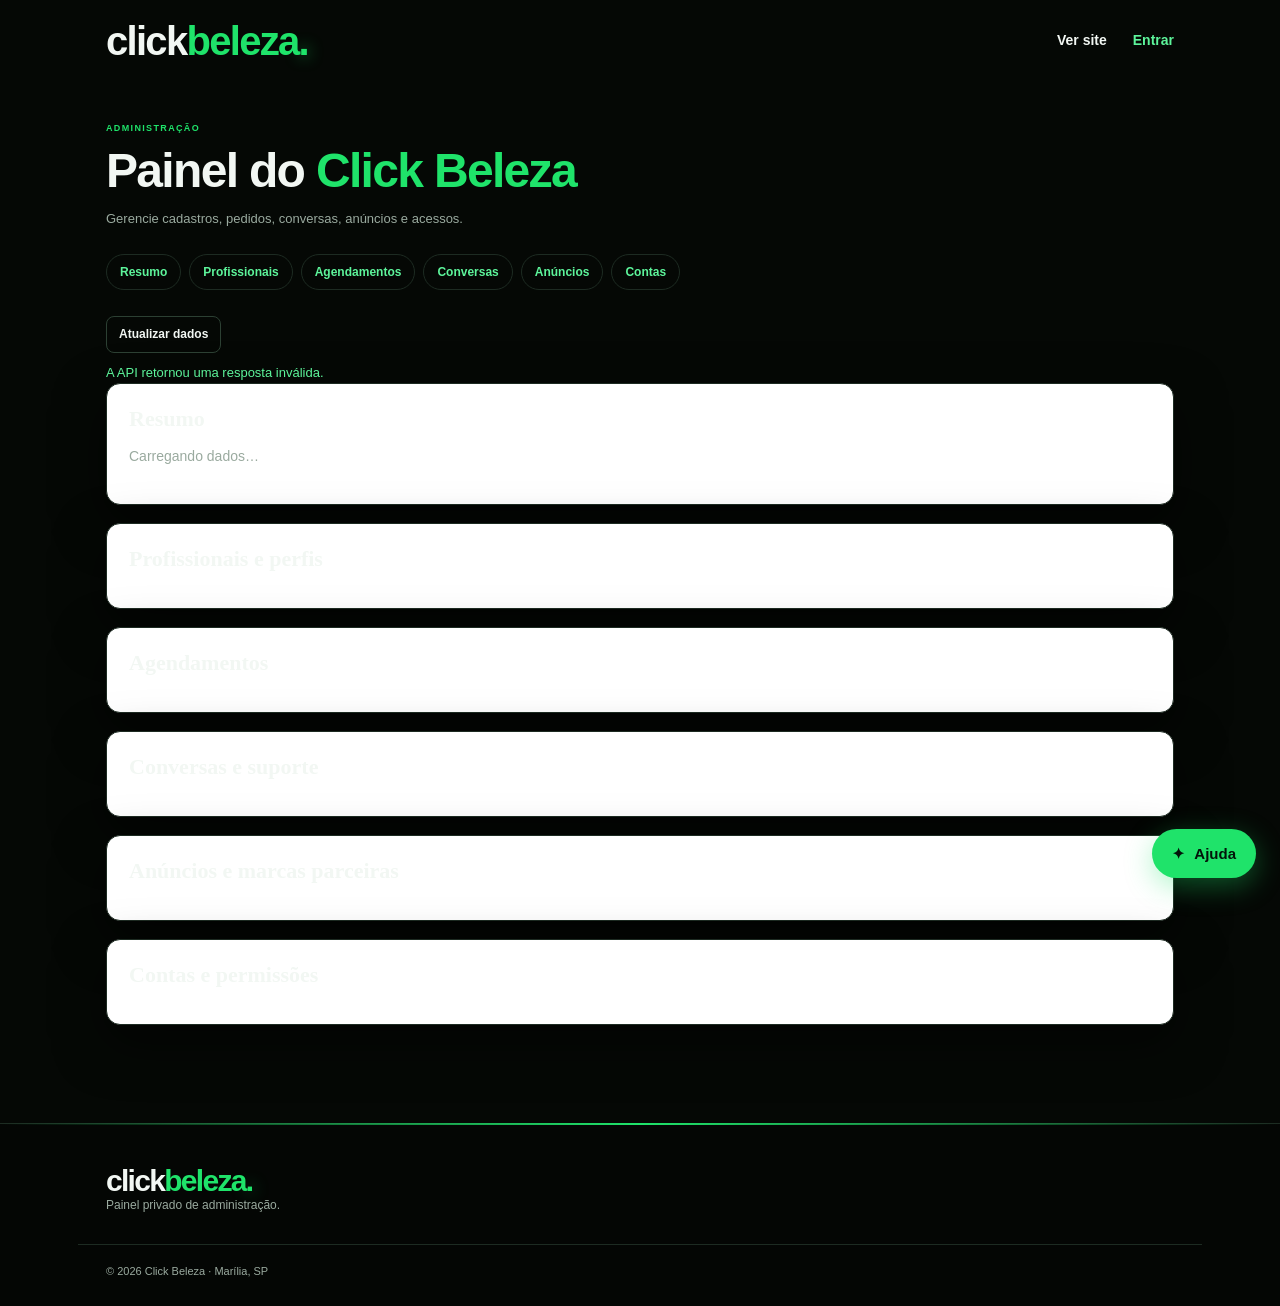
==== admin.html @ 796b04e2 "Add admin and professional dashboards Co-authored-by: Copilot <223556219+Copilot@users.noreply.githu" ====
<!doctype html>
<html lang="pt-BR">
<head><meta charset="utf-8"><meta name="viewport" content="width=device-width, initial-scale=1"><title>Painel administrativo | Click Beleza</title><link rel="stylesheet" href="style.css"><script src="api.js" defer></script><script src="app.js" defer></script><script src="account.js" defer></script></head>
<body>
  <header class="site-header"><a class="brand" href="/">click<span>beleza</span><i>.</i></a><nav><a href="/">Ver site</a></nav></header>
  <main class="page-shell admin-shell">
    <div class="page-intro"><p class="eyebrow">ADMINISTRAÇÃO</p><h1>Painel do <span>Click Beleza</span></h1><p>Gerencie cadastros, pedidos, conversas, anúncios e acessos.</p></div>
    <nav class="admin-tabs" aria-label="Seções administrativas"><a href="#admin-overview">Resumo</a><a href="#admin-professionals">Profissionais</a><a href="#admin-bookings">Agendamentos</a><a href="#admin-chats">Conversas</a><a href="#admin-partners">Anúncios</a><a href="#admin-users">Contas</a></nav>
    <button class="button button-outline button-small" id="admin-refresh" type="button">Atualizar dados</button>
    <p id="admin-feedback" class="form-feedback" aria-live="polite"></p>
    <section class="admin-section" id="admin-overview"><h2>Resumo</h2><div class="admin-stat-grid" id="admin-stats"><p class="loading">Carregando dados…</p></div></section>
    <section class="admin-section" id="admin-professionals"><h2>Profissionais e perfis</h2><div class="admin-list" id="admin-professional-list"></div></section>
    <section class="admin-section" id="admin-bookings"><h2>Agendamentos</h2><div class="admin-list" id="admin-booking-list"></div></section>
    <section class="admin-section" id="admin-chats"><h2>Conversas e suporte</h2><div class="admin-list" id="admin-chat-list"></div></section>
    <section class="admin-section" id="admin-partners"><h2>Anúncios e marcas parceiras</h2><div class="admin-list" id="admin-partner-list"></div></section>
    <section class="admin-section" id="admin-users"><h2>Contas e permissões</h2><div class="admin-list" id="admin-user-list"></div></section>
  </main>
  <footer class="site-footer"><div class="footer-inner"><div class="footer-brand"><a class="brand" href="/">click<span>beleza</span><i>.</i></a><p class="footer-text">Painel privado de administração.</p></div></div><div class="footer-bottom"><span>© 2026 Click Beleza · Marília, SP</span></div></footer>
</body>
</html>
---- style.css ----
:root{--ink:#282421;--muted:#77716d;--rose:#c95d65;--rose-dark:#a6424b;--rose-pale:#fff0ed;--cream:#fffaf7;--line:#eee5e0;--green:#59735e;--shadow:0 18px 50px rgba(67,42,34,.09)}
*{box-sizing:border-box}
body{margin:0;background:#fff;color:var(--ink);font:15px/1.55 "DM Sans",Arial,sans-serif}
a{color:inherit;text-decoration:none}
button,input,select,textarea{font:inherit}
button{cursor:pointer}
.site-header{height:78px;max-width:1180px;margin:auto;padding:0 28px;display:flex;align-items:center;justify-content:space-between}
.brand{font-size:38px;font-weight:700;letter-spacing:-1.8px;line-height:1}.brand span{font-weight:500}.brand i{color:var(--rose);font-style:normal}
.site-header nav{display:flex;gap:32px;font-size:14px;font-weight:600}.site-header nav a:hover,.site-footer a:hover,.inline-link:hover{color:var(--rose)}
.hero{min-height:495px;background:var(--cream);display:grid;grid-template-columns:1.05fr .95fr;align-items:center;padding:54px max(calc((100vw - 1124px)/2),6vw);overflow:hidden}
.hero-copy{position:relative;z-index:1}.eyebrow{margin:0 0 12px;color:var(--rose);font-size:11px;font-weight:700;letter-spacing:1.6px}
h1,h2,h3,p{margin-top:0}.hero h1,.page-intro h1{font:600 clamp(42px,5vw,62px)/1.08 "Playfair Display",Georgia,serif;letter-spacing:-1.3px;margin:0 0 16px}.hero h1 span,.page-intro h1 span{color:var(--rose)}
.hero-description{max-width:480px;color:var(--muted);font-size:16px;margin-bottom:24px}
.search-panel,.filter-panel{background:#fff;border:1px solid var(--line);border-radius:14px;box-shadow:var(--shadow);padding:13px;display:grid;grid-template-columns:1fr 1fr auto;align-items:end;gap:10px;max-width:740px}
label{display:grid;gap:6px;font-size:12px;color:var(--muted);font-weight:600}
input,select,textarea{width:100%;border:1px solid var(--line);border-radius:8px;background:#fff;padding:11px 12px;color:var(--ink);outline:none}
input:focus,select:focus,textarea:focus{border-color:var(--rose);box-shadow:0 0 0 3px #c95d6519}
.search-panel select,.search-panel input{border:0;border-radius:0;padding:5px 2px 4px;font-size:14px;color:var(--ink)}
.search-panel label+label{border-left:1px solid var(--line);padding-left:15px}
.button{border:1px solid transparent;border-radius:8px;background:var(--ink);color:white;display:inline-flex;align-items:center;justify-content:center;gap:13px;font-weight:700;padding:12px 18px;transition:.18s}
.button:hover{background:#453c37;transform:translateY(-1px)}.button:disabled{opacity:.55;cursor:wait;transform:none}
.button-primary{background:var(--rose)}.button-primary:hover{background:var(--rose-dark)}
.button-outline{border-color:var(--line);background:#fff;color:var(--ink)}.button-outline:hover{background:var(--rose-pale);color:var(--rose-dark)}
.button-light{background:#fff;color:var(--ink)}.button-light:hover{background:#fff5f1;color:var(--rose-dark)}
.button-small{padding:8px 12px;font-size:12px;gap:7px}.button-wide{width:100%}
.text-button{border:0;background:none;color:var(--rose-dark);padding:14px 0 0;font-weight:700;font-size:13px}
.location-feedback{min-height:20px;margin:4px 0;color:var(--muted);font-size:12px}
.hero-art{position:relative;min-height:350px;display:flex;align-items:center;justify-content:center}
.section{max-width:1124px;margin:0 auto;padding:62px 28px}.section-heading{display:flex;align-items:end;justify-content:space-between;margin-bottom:23px}.section h2,.section-heading h2,.cta-strip h2,.review-section h2{font:600 30px/1.2 "Playfair Display",Georgia,serif;margin:0}
.inline-link{font-size:13px;font-weight:700;color:var(--rose-dark)}
.category-grid{display:grid;grid-template-columns:repeat(6,minmax(0,1fr));gap:12px}.category-card{min-height:104px;border:1px solid var(--line);border-radius:14px;padding:13px 10px;display:flex;flex-direction:column;justify-content:center;align-items:center;gap:8px;text-align:center;transition:.18s}.category-card:hover{border-color:#e7b5ad;background:var(--cream);transform:translateY(-2px)}.category-card span{display:grid;place-items:center;flex:none;width:38px;height:38px;border:1px solid rgba(31,227,106,.2);border-radius:10px;background:rgba(31,227,106,.08);color:var(--rose);font-size:20px}.category-card b{font-size:12px;line-height:1.25}
.cta-strip{background:#b7525b;color:white;padding:34px max(calc((100vw - 1068px)/2),6vw);display:flex;align-items:center;justify-content:space-between;gap:25px}.cta-strip .eyebrow{color:#ffe5dd}.cta-strip h2{font-size:28px;margin-bottom:8px}.cta-strip p:last-child{margin:0;color:#ffebe7;font-size:14px}
.site-footer{max-width:1180px;margin:auto;min-height:90px;padding:20px 28px;display:flex;align-items:center;justify-content:space-between;color:var(--muted);font-size:12px}.site-footer .brand{color:var(--ink);font-size:19px}.site-footer>a:last-child{font-weight:600}
.page-shell{max-width:1124px;margin:0 auto;padding:48px 28px 80px}.page-intro{margin-bottom:28px}.page-intro h1{font-size:44px;margin-bottom:12px}.page-intro>p:last-child{color:var(--muted);max-width:620px;margin:0}
.filter-panel{max-width:none;grid-template-columns:1.1fr 1fr .85fr auto auto;margin-bottom:9px;padding:14px;box-shadow:none}
.results-heading{display:flex;align-items:center;justify-content:space-between;margin:24px 0 15px}.results-heading h2{font:600 22px "Playfair Display",Georgia,serif;margin:0}.results-heading span{color:var(--muted);font-size:13px}
.professional-grid{display:grid;grid-template-columns:repeat(3,1fr);gap:18px}.professional-card{border:1px solid var(--line);border-radius:13px;overflow:hidden;background:white;transition:.2s}.professional-card:hover{box-shadow:var(--shadow);transform:translateY(-3px)}
.professional-photo,.profile-banner{height:180px;background:linear-gradient(140deg,var(--card-color),#fff3e7);display:flex;align-items:center;justify-content:center;position:relative;overflow:hidden}
.professional-photo:after,.profile-banner:after{content:"";position:absolute;width:145px;height:145px;border-radius:50%;border:1px solid #ffffff80}
.professional-photo>span,.profile-banner>span{width:92px;height:92px;border-radius:50%;background:#ffffffad;color:var(--rose-dark);display:grid;place-items:center;font:600 30px "Playfair Display",Georgia,serif;z-index:1}
.professional-photo small,.profile-banner small{position:absolute;bottom:12px;left:14px;z-index:1;color:#654f48;font-size:9px;letter-spacing:1px;font-weight:700}
.professional-card-body{padding:15px}.card-topline{display:flex;justify-content:space-between;align-items:center}.service-tag{background:var(--rose-pale);color:var(--rose-dark);padding:4px 8px;border-radius:20px;font-size:10px;font-weight:700}.rating{color:#a96719;font-size:12px;font-weight:700}.rating small{color:var(--muted);font-weight:400}
.source-tag{font-size:9px;font-weight:700;color:#426b48;text-align:right;max-width:58%}.professional-card-body>.map-link{display:inline-block;margin-top:10px}
.professional-card-body>.map-link:focus-visible{outline:2px solid var(--rose);outline-offset:2px}
.professional-card h3{font:600 20px "Playfair Display",Georgia,serif;margin:12px 0 3px}.card-location{font-size:12px;color:var(--muted);margin:0 0 14px}.card-bottom{border-top:1px solid var(--line);padding-top:12px;display:flex;justify-content:space-between;align-items:center}.card-bottom p{font-size:11px;color:var(--muted);margin:0}.card-bottom strong{display:block;color:var(--ink);font-size:15px}
.loading,.muted-copy{color:var(--muted);font-size:14px}.error-message{color:#a32929;background:#fff0f0;border-radius:8px;padding:14px}.empty-state{grid-column:1/-1;text-align:center;border:1px dashed #e5cfc8;border-radius:14px;padding:42px 22px}.empty-state>span{color:var(--rose);font-size:30px}.empty-state h3{font:600 23px "Playfair Display",Georgia,serif;margin:8px 0}.empty-state p{color:var(--muted);margin:0}
.form-shell{max-width:760px;margin:0 auto;padding:42px 24px 75px}.form-shell h1{font:600 40px "Playfair Display",Georgia,serif;margin-bottom:8px}.form-shell>p{color:var(--muted)}.form-card{background:#fff;border:1px solid var(--line);border-radius:14px;padding:26px;box-shadow:var(--shadow)}.form-grid{display:grid;grid-template-columns:1fr 1fr;gap:17px}.form-grid .full{grid-column:1/-1}.form-card h2{font:600 21px "Playfair Display",Georgia,serif;margin:4px 0 0}.form-card textarea{min-height:100px;resize:vertical}.form-feedback{font-size:13px;color:var(--rose-dark);min-height:18px;margin:10px 0 0}.form-note,.booking-disclaimer,.demo-warning{font-size:12px;color:var(--muted)}
.profile-extra{grid-column:1/-1;padding:15px;border:1px solid var(--line);border-radius:10px;background:rgba(255,255,255,.02)}.profile-extra summary{cursor:pointer;font-size:14px;font-weight:700;color:var(--rose-dark)}.profile-extra>p{margin:10px 0 14px}.profile-extra-grid{margin-top:14px}.profile-completion{margin:22px 0;padding:18px;border:1px solid rgba(31,227,106,.28);border-radius:12px;background:rgba(31,227,106,.05)}.profile-completion-heading{display:flex;align-items:center;justify-content:space-between;gap:12px}.profile-completion-heading .eyebrow{margin:0 0 4px}.profile-completion-heading h2{margin:0;font-size:19px}.profile-completion progress{display:block;width:100%;height:8px;margin:14px 0;border:0;border-radius:8px;overflow:hidden;accent-color:var(--rose)}.profile-completion>p{margin:0 0 10px;color:var(--muted);font-size:12px}.profile-completion ul{display:grid;gap:6px;margin:0;padding:0;list-style:none;color:var(--muted);font-size:12px}.profile-completion li:before{content:"○";display:inline-block;width:20px;color:var(--muted)}.profile-completion li.complete:before{content:"✓";color:var(--rose)}
.profile-layout{display:grid;grid-template-columns:minmax(0,1.45fr) minmax(290px,.8fr);gap:34px;align-items:start}.profile-banner{height:220px;border-radius:14px;margin-bottom:24px}.profile-banner>span{width:108px;height:108px;font-size:36px}.profile-main>.eyebrow{margin:0}.profile-main h1{font:600 40px "Playfair Display",Georgia,serif;margin:5px 0 10px}.profile-meta{display:flex;flex-wrap:wrap;gap:18px;font-size:12px;color:var(--muted);margin-bottom:28px}.profile-main>h2{font:600 21px "Playfair Display",Georgia,serif;margin:24px 0 8px}.body-copy{color:var(--muted);font-size:14px}.service-list{display:grid;gap:8px}.service-option{grid-template-columns:1fr auto;align-items:center;border:1px solid var(--line);border-radius:9px;padding:12px;cursor:pointer;color:var(--ink)}.service-option>span{display:grid;grid-template-columns:18px 1fr;align-items:center;gap:9px}.service-option>span small{grid-column:2;color:var(--muted);font-weight:400}.service-option input{width:auto;accent-color:var(--rose)}.service-option strong{grid-column:2;grid-row:1;font-size:13px}.booking-box{position:sticky;top:20px;border:1px solid var(--line);border-radius:14px;padding:22px;box-shadow:var(--shadow)}.booking-box h2{font:600 25px "Playfair Display",Georgia,serif;margin-bottom:18px}.booking-box form{display:grid;gap:13px}.booking-box .button{margin-top:3px}.booking-disclaimer{display:block;margin-top:13px}.demo-warning{background:#fff8e9;border-radius:8px;padding:10px}.success-note{background:#edf7ed;color:#365d3e;border-radius:8px;padding:12px;margin-bottom:15px;font-size:13px}
.review-section{border-top:1px solid var(--line);margin-top:46px;padding-top:28px}.review-section h2{margin-bottom:17px}.review-list{display:flex;flex-wrap:wrap;gap:12px}.review-card{min-width:220px;max-width:340px;padding:16px;border:1px solid var(--line);border-radius:10px}.review-card p{font-size:13px;margin:9px 0}.review-card small{color:var(--muted)}
.booking-row{display:flex;justify-content:space-between;align-items:center;gap:20px;border:1px solid var(--line);border-radius:12px;padding:18px;margin-bottom:12px}.booking-row h3{font:600 18px "Playfair Display",Georgia,serif;margin:8px 0 2px}.booking-row p,.booking-row small{font-size:12px;color:var(--muted);margin:0}.booking-actions{display:flex;gap:7px;flex-wrap:wrap;justify-content:flex-end}.status-pill{font-size:10px;text-transform:uppercase;letter-spacing:.6px;font-weight:700;padding:4px 8px;border-radius:20px;background:#f2eee9;color:#736a61}.status-confirmado,.status-concluido{background:#eaf4e9;color:#3c7041}.status-cancelado{background:#fff0f0;color:#a32929}.booking-list{margin-top:20px}
@media(max-width:850px){.hero{grid-template-columns:1fr;padding:54px 7vw}.hero-art{min-height:280px;margin-top:10px}.category-grid{grid-template-columns:repeat(3,1fr)}.filter-panel{grid-template-columns:repeat(2,1fr)}.filter-panel .button{min-height:43px}.professional-grid{grid-template-columns:repeat(2,1fr)}.profile-layout{grid-template-columns:1fr}.booking-box{position:static}.cta-strip{padding:32px 7vw}}
@media(max-width:560px){.site-header{height:66px;padding:0 18px}.site-header nav{gap:16px;font-size:12px}.brand{font-size:20px}.hero{padding:42px 20px 25px}.hero h1{font-size:43px}.hero-description{font-size:14px}.search-panel{grid-template-columns:1fr;padding:14px}.search-panel label+label{border-left:0;border-top:1px solid var(--line);padding:9px 0 0}.search-panel .button{width:100%}.hero-art{min-height:250px}.section{padding:43px 18px}.section-heading{align-items:start;gap:8px}.section-heading h2{font-size:25px}.category-grid{grid-template-columns:repeat(2,1fr);gap:10px}.category-card{min-height:100px}.cta-strip{align-items:flex-start;flex-direction:column;padding:30px 20px}.page-shell{padding:32px 18px 55px}.page-intro h1{font-size:37px}.filter-panel{grid-template-columns:1fr;padding:12px}.professional-grid{grid-template-columns:1fr}.professional-photo{height:190px}.form-shell{padding:30px 18px 55px}.form-shell h1{font-size:34px}.form-card{padding:18px}.form-grid{grid-template-columns:1fr}.form-grid .full{grid-column:auto}.profile-main h1{font-size:34px}.profile-meta{gap:9px}.booking-row{align-items:flex-start;flex-direction:column}.booking-actions{justify-content:flex-start}.booking-box{padding:18px}}

.showcase-section{max-width:1124px;margin:0 auto;padding:14px 28px 62px}.showcase-heading,.portfolio-heading{display:flex;align-items:end;justify-content:space-between;gap:16px;margin-bottom:18px}.showcase-heading h2,.portfolio-heading h2{font:600 30px/1.2 "Playfair Display",Georgia,serif;margin:0}.carousel-controls{display:flex;align-items:center;gap:12px}.carousel-controls button{width:38px;height:38px;border:1px solid var(--line);border-radius:50%;background:white;color:var(--ink);font-size:18px}.carousel-controls button:hover{background:var(--rose-pale);color:var(--rose-dark)}.carousel-controls span{font-size:11px;color:var(--muted);font-weight:700}
.photo-carousel{position:relative;height:370px;overflow:hidden;border-radius:16px;background:#f4e4dc}.inspiration-slide{display:none;position:absolute;inset:0}.inspiration-slide.active{display:block;animation:slide-in .45s ease}.inspiration-slide img{display:block;width:100%;height:100%;object-fit:cover}.inspiration-slide:after{content:"";position:absolute;inset:0;background:linear-gradient(90deg,rgba(39,28,25,.65),rgba(39,28,25,.12) 72%)}.slide-caption{position:absolute;z-index:1;left:clamp(22px,6vw,68px);top:50%;transform:translateY(-50%);color:white}.slide-caption>span{font-size:10px;letter-spacing:1.6px;font-weight:700}.slide-caption h3{font:600 clamp(25px,4vw,42px)/1.16 "Playfair Display",Georgia,serif;margin:12px 0 14px}.slide-caption p{max-width:440px;margin:0 0 17px;color:#f0f3f0;font-size:14px;line-height:1.55}.slide-caption a{font-size:13px;font-weight:700;border-bottom:1px solid #ffffff80;padding-bottom:4px}.carousel-dots{display:flex;justify-content:center;gap:7px;padding:13px}.carousel-dot{border:0;width:7px;height:7px;padding:0;border-radius:50%;background:#dfd3ce}.carousel-dot.active{width:22px;border-radius:5px;background:var(--rose)}.carousel-note{text-align:center;color:var(--muted);font-size:10px;margin:0}
@keyframes slide-in{from{opacity:.7}to{opacity:1}}
.professional-grid{grid-template-columns:repeat(2,minmax(0,1fr))}.professional-card{display:flex;min-height:146px}.professional-photo{width:112px;min-width:112px;height:auto;min-height:146px}.professional-photo>span{width:58px;height:58px;font-size:20px}.professional-photo:after{width:90px;height:90px}.professional-card-body{min-width:0;flex:1;padding:13px}.professional-card h3{font-size:17px;margin:9px 0 2px}.card-location{white-space:nowrap;overflow:hidden;text-overflow:ellipsis;margin-bottom:10px}.card-bottom{gap:8px}.card-bottom .button{white-space:nowrap}.maps-discovery{display:flex;align-items:center;gap:12px;flex-wrap:wrap;margin:12px 0;color:var(--muted);font-size:11px}.maps-discovery .button{font-size:12px;padding:9px 13px}.map-link{font-size:12px;color:var(--rose-dark);font-weight:700}
.portfolio-section{margin:25px 0}.portfolio-section .portfolio-heading{margin-bottom:14px}.portfolio-section h2{font:600 21px "Playfair Display",Georgia,serif}.portfolio-gallery,.portfolio-preview{display:grid;grid-template-columns:repeat(auto-fill,minmax(130px,1fr));gap:12px}.portfolio-gallery figure,.portfolio-thumb{margin:0;overflow:hidden;border:1px solid var(--line);border-radius:10px;background:var(--cream)}.portfolio-gallery img,.portfolio-gallery video,.portfolio-thumb img,.portfolio-thumb video{display:block;width:100%;height:150px;object-fit:cover;background:#f1e9e5}.portfolio-gallery figcaption,.portfolio-thumb small{display:block;padding:7px 9px;color:var(--muted);font-size:10px;overflow:hidden;text-overflow:ellipsis;white-space:nowrap}.portfolio-preview:empty{display:none}.form-note.full{grid-column:1/-1;margin:0}
.chat-widget{position:fixed;z-index:20;right:24px;bottom:22px;font-family:"DM Sans",Arial,sans-serif}.chat-launcher{border:0;border-radius:30px;padding:13px 20px;background:var(--rose);color:white;font-weight:700;box-shadow:0 8px 24px #71322d40}.chat-launcher:hover{background:var(--rose-dark)}.chat-launcher span{margin-right:6px}.chat-panel{position:absolute;right:0;bottom:62px;width:min(360px,calc(100vw - 32px));height:470px;max-height:calc(100vh - 110px);border:1px solid var(--line);border-radius:15px;background:white;box-shadow:0 18px 60px #33201d30;display:flex;flex-direction:column;overflow:hidden}.chat-panel[hidden]{display:none}.chat-header{background:#fff8f5;padding:14px 16px;display:flex;justify-content:space-between;align-items:center;border-bottom:1px solid var(--line)}.chat-header strong,.chat-header small{display:block}.chat-header strong{font-size:13px}.chat-header small{color:var(--muted);font-size:10px;margin-top:3px}.chat-close{border:0;background:none;font-size:24px;color:var(--muted)}.chat-messages{flex:1;overflow-y:auto;padding:14px;display:flex;flex-direction:column;gap:9px}.chat-bot-message,.chat-user-message{max-width:88%;margin:0;padding:10px 12px;border-radius:12px;font-size:12px;line-height:1.45}.chat-bot-message{align-self:flex-start;background:#f7f2ef}.chat-user-message{align-self:flex-end;background:var(--rose);color:white}.chat-action-link{display:inline-block;margin-top:6px;color:var(--rose-dark);font-weight:700}.chat-suggestions{display:flex;gap:6px;overflow-x:auto;padding:8px 12px}.chat-suggestions button{white-space:nowrap;border:1px solid #efd9d2;border-radius:20px;background:white;color:var(--rose-dark);padding:6px 9px;font-size:10px}.chat-form{display:flex;gap:8px;padding:10px 12px;border-top:1px solid var(--line)}.chat-form input{padding:9px 11px;font-size:12px}.chat-form button{width:38px;min-width:38px;border:0;border-radius:50%;background:var(--rose);color:white;font-size:18px}.chat-disclaimer{text-align:center;color:var(--muted);font-size:9px;padding:0 8px 9px}.visually-hidden{position:absolute;width:1px;height:1px;padding:0;margin:-1px;overflow:hidden;clip:rect(0,0,0,0);white-space:nowrap;border:0}
@media(max-width:850px){.showcase-section{padding:8px 28px 48px}.professional-grid{grid-template-columns:1fr}.professional-card{min-height:138px}.professional-photo{min-height:138px}}
@media(max-width:560px){.showcase-section{padding:5px 18px 42px}.showcase-heading h2{font-size:24px}.photo-carousel{height:290px}.slide-caption{left:22px;right:22px}.slide-caption h3{margin:9px 0 10px;font-size:clamp(23px,7vw,30px)}.slide-caption p{margin-bottom:12px;font-size:12px}.slide-caption a{font-size:12px}.professional-photo{width:94px;min-width:94px;min-height:130px}.professional-card{min-height:130px}.professional-card-body{padding:10px}.professional-card h3{font-size:15px}.professional-card .rating{font-size:10px}.card-bottom .button{padding:7px 9px;font-size:10px}.maps-discovery{align-items:flex-start;flex-direction:column;gap:6px}.chat-widget{right:14px;bottom:14px}.chat-panel{right:-4px;bottom:58px}.form-note.full{grid-column:auto}}
@media(prefers-reduced-motion:reduce){*,*:before,*:after{scroll-behavior:auto!important;animation-duration:.01ms!important;animation-iteration-count:1!important;transition-duration:.01ms!important}}
.site-header nav{align-items:center}.site-header nav .nav-professional{border:1px solid #ead9d3;border-radius:22px;padding:9px 14px;background:#fff;color:var(--rose-dark)}.site-header nav .nav-professional:hover{background:var(--rose-pale)}.nav-professional span{padding-left:5px}
.search-submit:disabled{opacity:.65;cursor:wait}.search-panel .button{white-space:nowrap}.search-panel label{min-width:0}.service-tag>span{font-size:14px;vertical-align:-1px}.professional-card{border-radius:12px}.professional-card-body{display:flex;flex-direction:column;justify-content:center}.card-bottom{margin-top:auto}
.service-chips{display:flex;gap:9px;overflow-x:auto;padding:8px 0 13px;scrollbar-width:thin}.service-chip{display:inline-flex;align-items:center;gap:7px;white-space:nowrap;border:1px solid var(--line);border-radius:22px;background:white;color:var(--ink);padding:8px 13px;font-size:12px;font-weight:600;transition:background .15s,border-color .15s}.service-chip:hover,.service-chip[aria-pressed="true"]{border-color:#e3aca4;background:var(--rose-pale);color:var(--rose-dark)}.service-chip span{font-size:16px}
.demo-tag{display:inline-flex;width:max-content;border-radius:20px;padding:3px 7px;background:#fff4dc;color:#795b26;font-size:9px;font-weight:700;margin:-3px 0 5px}
.payment-choice{min-width:0;margin:4px 0;padding:14px;border:1px solid var(--line);border-radius:10px}.payment-choice legend{padding:0 5px;font-size:13px;font-weight:700}.payment-destinations,.payment-methods{display:grid;gap:9px}.payment-destinations label,.payment-methods label{display:flex;align-items:center;gap:8px;font-size:12px;cursor:pointer}.payment-choice input[type=radio]{width:auto;accent-color:var(--rose)}.payment-methods{margin-top:13px;padding-top:12px;border-top:1px solid var(--line)}.payment-methods p{margin:0 0 2px;font-size:11px;font-weight:700}.payment-methods[hidden],.card-brand-field[hidden]{display:none}.payment-choice .card-brand-field{margin-top:12px}.payment-disclaimer{margin:12px 0 0;color:var(--muted);font-size:10px;line-height:1.45}.booking-payment{display:block;margin-top:5px}

/* Shared page rhythm and type scale */
.site-header,.site-footer{max-width:1124px}
.site-header{height:82px}
.brand{font-size:36px;letter-spacing:-1.7px}
.site-footer .brand{font-size:22px}
.eyebrow{font-size:9px;letter-spacing:1.35px;margin-bottom:9px}
.hero-description,.page-intro>p:last-child,.form-shell>p:not(.eyebrow){font-size:14px;line-height:1.6}
.section h2,.section-heading h2,.cta-strip h2,.review-section h2,.showcase-heading h2{font-size:26px}
.page-intro h1{font-size:40px}
.section,.showcase-section{max-width:1124px}
.section{padding-top:52px;padding-bottom:52px}
.page-shell{padding-top:40px}
.page-intro{margin-bottom:24px}
.results-heading{margin-top:20px}
.site-header nav{gap:26px}
.category-card{min-height:76px}
.site-footer{min-height:84px}
.form-shell{max-width:800px}
.form-shell>p:not(.eyebrow){max-width:680px}
.profile-main>h2,.booking-box h2,.form-card h2{font-size:19px}
.results-heading h2{font-size:20px}
.professional-card h3{font-size:18px}
.slide-caption h3{font-size:clamp(24px,3.6vw,38px)}
.chat-header strong{font-size:12px}
.chat-bot-message,.chat-user-message{font-size:11px}

@media(max-width:850px){
  .site-header{height:74px}
  .brand{font-size:32px}
  .site-footer .brand{font-size:21px}
  .section{padding-top:42px;padding-bottom:42px}
}
@media(max-width:560px){
  .site-header{height:66px}
  .brand{font-size:29px}
  .site-footer .brand{font-size:20px}
  .site-header nav{gap:12px}
  .site-header nav .nav-professional{padding:7px 10px}
  .page-intro h1{font-size:34px}
  .section h2,.section-heading h2,.cta-strip h2,.review-section h2,.showcase-heading h2{font-size:23px}
  .hero-description,.page-intro>p:last-child,.form-shell>p:not(.eyebrow){font-size:13px}
  .site-footer{min-height:76px}
}

/* ===== Tema preto e verde (teste) — remova este bloco para voltar ao visual anterior ===== */
:root{--ink:#f2f7f3;--muted:#9aaa9f;--rose:#1fe36a;--rose-dark:#5df59b;--rose-pale:#0f2b1a;--cream:#070b08;--line:#1d2b22;--green:#1fe36a;--shadow:0 18px 50px rgba(0,0,0,.55);--bg:#050805;--surface:#0c130e;--on-green:#03140a;--glow:0 0 0 1px rgba(31,227,106,.35),0 0 30px rgba(31,227,106,.25);--display:"Segoe UI","Inter","Helvetica Neue",Arial,sans-serif}
html{background:var(--bg);color-scheme:dark}
body{background:var(--bg);color:var(--ink)}
::selection{background:var(--rose);color:var(--on-green)}
.hero h1,.page-intro h1,.section h2,.section-heading h2,.cta-strip h2,.review-section h2,.showcase-heading h2,.portfolio-heading h2,.portfolio-section h2,.results-heading h2,.professional-card h3,.form-shell h1,.form-card h2,.profile-main h1,.profile-main>h2,.booking-box h2,.booking-row h3,.slide-caption h3,.empty-state h3,.professional-photo>span,.profile-banner>span{font-family:var(--display)}
.brand{font-family:var(--display);font-weight:800}.brand span{color:var(--rose);font-weight:800}.brand i{color:var(--rose);text-shadow:0 0 16px var(--rose)}
.site-header nav .nav-professional{background:transparent;border-color:var(--rose);color:var(--rose);font-weight:700}.site-header nav .nav-professional:hover{background:var(--rose);color:var(--on-green)}
.eyebrow{color:var(--rose);font-weight:800}

/* botões */
.button{background:#16231a;border-color:#27382d;color:var(--ink)}.button:hover{background:#1f3125}
.button-primary{background:var(--rose);border-color:var(--rose);color:var(--on-green);box-shadow:0 0 22px rgba(31,227,106,.3)}.button-primary:hover{background:var(--rose-dark);box-shadow:0 0 30px rgba(31,227,106,.5)}
.button-outline{background:transparent;border-color:#2c4033;color:var(--ink)}.button-outline:hover{background:var(--rose-pale);border-color:var(--rose);color:var(--rose-dark)}
.button-light{background:#05120a;border-color:#05120a;color:var(--rose)}.button-light:hover{background:#000;color:var(--rose-dark)}
.text-button{color:var(--rose-dark)}

/* campos */
input,select,textarea{background:#0a110c;border-color:var(--line);color:var(--ink)}
input::placeholder,textarea::placeholder{color:#62746a}
option{background:#0c130e;color:var(--ink)}
input:focus,select:focus,textarea:focus{border-color:var(--rose);box-shadow:0 0 0 3px rgba(31,227,106,.2)}
.search-panel,.filter-panel,.form-card,.booking-box{background:var(--surface);border-color:#25382b}
.search-panel{box-shadow:var(--glow)}.search-panel select,.search-panel input{background:transparent}

/* hero: título maior, subtítulo e slogan menores */
.hero{background:radial-gradient(60% 85% at 84% 18%,rgba(31,227,106,.22),transparent 62%),radial-gradient(45% 55% at 0 100%,rgba(31,227,106,.1),transparent 70%),var(--cream);border-bottom:1px solid var(--line);position:relative}
.hero:before{content:"";position:absolute;inset:0;pointer-events:none;background-image:linear-gradient(rgba(31,227,106,.055) 1px,transparent 1px),linear-gradient(90deg,rgba(31,227,106,.055) 1px,transparent 1px);background-size:44px 44px;-webkit-mask-image:linear-gradient(180deg,#000,transparent 88%);mask-image:linear-gradient(180deg,#000,transparent 88%)}
.hero h1{font-size:clamp(46px,6.8vw,86px);line-height:1;font-weight:800;letter-spacing:-.045em;margin-bottom:18px}
.hero h1 span{color:var(--rose);text-shadow:0 0 40px rgba(31,227,106,.5)}
.hero-description{font-size:13px;max-width:400px;color:var(--muted)}
.page-intro h1{font-size:48px;font-weight:800;letter-spacing:-.035em}
.page-intro>p:last-child{font-size:13px}

/* hero: fluxo escolher, agendar e pagar */
.flow-card{position:relative;z-index:1;width:min(360px,100%);padding:22px;border:1px solid rgba(31,227,106,.4);border-radius:20px;background:linear-gradient(160deg,#101c14,#090e0b);box-shadow:var(--glow),0 30px 60px rgba(0,0,0,.55)}
.flow-card h2{margin:0 0 16px;font-size:22px}
.flow-badge{display:inline-flex;align-items:center;gap:6px;margin:0 0 16px;padding:5px 11px;border-radius:20px;background:var(--rose);color:var(--on-green);font-size:10px;font-weight:800;letter-spacing:1.4px}
.flow-steps{display:grid;gap:10px;margin:0;padding:0;list-style:none}
.flow-steps li{display:grid;grid-template-columns:40px 1fr;gap:12px;align-items:center;padding:12px;border:1px solid var(--line);border-radius:12px;background:rgba(255,255,255,.02)}
.flow-steps b{display:grid;place-items:center;width:40px;height:40px;border:1px solid rgba(31,227,106,.35);border-radius:10px;background:var(--rose-pale);color:var(--rose);font-size:13px}
.flow-steps strong{display:block;font-size:15px}.flow-steps small{color:var(--muted);font-size:11px}

/* seções e cartões */
.section h2,.section-heading h2,.showcase-heading h2{font-size:30px;font-weight:800;letter-spacing:-.025em}
.inline-link,.map-link{color:var(--rose-dark)}
.category-card{background:var(--surface)}.category-card:hover{border-color:var(--rose);background:var(--rose-pale);box-shadow:0 0 26px rgba(31,227,106,.18)}.category-card b{font-weight:700}
.cta-strip{background:linear-gradient(100deg,#1fe36a,#8dff45);color:var(--on-green)}.cta-strip .eyebrow,.cta-strip p:last-child{color:var(--on-green)}.cta-strip h2{font-size:30px;font-weight:800;letter-spacing:-.025em}
.professional-card{background:var(--surface)}.professional-card:hover{border-color:rgba(31,227,106,.5);box-shadow:0 0 28px rgba(31,227,106,.15)}
.professional-photo,.profile-banner{background:linear-gradient(140deg,#123320,#07110a)}
.professional-photo:after,.profile-banner:after{border-color:rgba(31,227,106,.22)}
.professional-photo>span,.profile-banner>span{background:rgba(31,227,106,.12);border:1px solid rgba(31,227,106,.35);color:var(--rose)}
.professional-photo small,.profile-banner small{color:var(--rose-dark)}
.rating{color:#d7ff4f}.source-tag{color:var(--rose-dark)}.demo-tag{background:#2a2409;color:#ecd160}
.service-chip{background:var(--surface)}.service-chip:hover{border-color:var(--rose);background:var(--rose-pale);color:var(--rose-dark)}.service-chip[aria-pressed="true"]{border-color:var(--rose);background:var(--rose);color:var(--on-green)}
.empty-state{border-color:#2c4033}.error-message{background:rgba(255,90,90,.1);color:#ff8a8a}
.success-note{background:rgba(31,227,106,.1);border:1px solid rgba(31,227,106,.3);color:var(--rose-dark)}.demo-warning{background:#241f0a;color:#ecd160}
.status-pill{background:#18221c;color:#9fb0a5}.status-confirmado,.status-concluido{background:rgba(31,227,106,.15);color:var(--rose)}.status-cancelado{background:rgba(255,90,90,.12);color:#ff8a8a}
.review-card,.service-option,.booking-row,.payment-choice,.order-summary,.payment-success,.payment-method-option{background:var(--surface)}

/* carrossel */
.photo-carousel{background:var(--surface);border:1px solid var(--line)}
.inspiration-slide:after{background:linear-gradient(90deg,rgba(3,10,5,.85),rgba(3,10,5,.2) 75%)}
.slide-caption>span{color:var(--rose)}.slide-caption a{border-color:var(--rose);color:var(--rose-dark)}
.carousel-controls button{background:var(--surface);border-color:#2c4033;color:var(--ink)}.carousel-controls button:hover{background:var(--rose-pale);color:var(--rose-dark)}
.carousel-dot{background:#25382b}.carousel-dot.active{background:var(--rose);box-shadow:0 0 10px var(--rose)}

/* assistente */
.chat-launcher{background:var(--rose);color:var(--on-green);box-shadow:0 8px 28px rgba(31,227,106,.35)}.chat-launcher:hover{background:var(--rose-dark)}
.chat-panel{background:var(--surface);border-color:#25382b;box-shadow:0 18px 60px rgba(0,0,0,.65)}
.chat-header{background:#101c14}.chat-bot-message{background:#15211a;color:var(--ink)}.chat-user-message,.chat-form button{background:var(--rose);color:var(--on-green)}
.chat-suggestions button{background:transparent;border-color:#2c4033;color:var(--rose-dark)}.chat-suggestions button:hover{background:var(--rose-pale)}

/* rodapé profissional */
.site-footer{display:block;max-width:none;min-height:0;margin:0;padding:0;position:relative;border-top:1px solid var(--line);background:#040604;color:var(--muted);font-size:12px}
.site-footer:before{content:"";position:absolute;left:0;right:0;top:-1px;height:2px;background:linear-gradient(90deg,transparent,var(--rose),transparent)}
.footer-inner{display:grid;grid-template-columns:1.35fr repeat(4,minmax(0,1fr));gap:28px;max-width:1124px;margin:0 auto;padding:42px 28px 28px}
.site-footer .footer-brand .brand{color:var(--ink);font-size:26px}
.footer-slogan{margin:10px 0 8px;color:var(--rose);font-size:10px;font-weight:800;letter-spacing:1.6px;text-transform:uppercase}
.footer-text{max-width:300px;margin:0;line-height:1.65}
.footer-col{display:flex;flex-direction:column;gap:10px}
.footer-title{margin:0 0 4px;color:var(--ink);font-size:11px;font-weight:800;letter-spacing:1.4px;text-transform:uppercase}
.footer-col a{width:max-content;color:var(--muted);font-size:13px;font-weight:500}.footer-col a:hover{color:var(--rose)}
.footer-pay{display:flex;flex-wrap:wrap;gap:7px;margin-bottom:10px}
.footer-pay span{padding:5px 10px;border:1px solid var(--line);border-radius:18px;background:var(--surface);color:var(--ink);font-size:11px}
.footer-note{margin:0;font-size:11px;line-height:1.55}
.footer-bottom{display:flex;flex-wrap:wrap;justify-content:space-between;gap:8px 20px;max-width:1124px;margin:0 auto;padding:18px 28px 26px;border-top:1px solid var(--line);font-size:11px}
.footer-utility{display:flex;flex-wrap:wrap;gap:14px}.footer-utility a:hover{color:var(--rose)}

@media(max-width:850px){
  .flow-card{transform:none}.hero-art{min-height:0}
  .page-intro h1{font-size:40px}
  .brand{font-size:34px}.category-grid{grid-template-columns:repeat(4,minmax(0,1fr))}
  .footer-inner{grid-template-columns:repeat(2,minmax(0,1fr));gap:30px}.footer-brand{grid-column:1/-1}
}
@media(max-width:560px){
  .hero h1{font-size:44px}.page-intro h1{font-size:34px}
  .section h2,.section-heading h2,.showcase-heading h2,.cta-strip h2{font-size:24px}
  .brand{font-size:30px}.category-grid{grid-template-columns:repeat(2,minmax(0,1fr))}.category-card{min-height:92px}
  .footer-inner{grid-template-columns:1fr;padding:38px 20px 24px}.footer-bottom{padding:16px 20px 24px}
}
/* Lojas parceiras e anúncios */
.footer-inner{grid-template-columns:1.35fr repeat(4,minmax(0,1fr))}
.partner-grid{display:grid;grid-template-columns:repeat(auto-fill,minmax(250px,1fr));gap:14px}
.partner-card{display:flex;align-items:center;gap:14px;padding:16px;border:1px solid var(--line);border-radius:14px;background:var(--surface);transition:border-color .15s,box-shadow .15s,transform .15s}
.partner-card:hover{border-color:rgba(31,227,106,.6);box-shadow:var(--glow);transform:translateY(-2px)}
.partner-card.premium{border-color:rgba(31,227,106,.55);box-shadow:0 0 22px rgba(31,227,106,.15)}
.partner-logo{display:grid;place-items:center;flex:none;width:54px;height:54px;border-radius:12px;background:var(--partner,#1fe36a);color:var(--on-green);font-weight:800;font-size:18px}
.partner-info{display:grid;gap:3px;min-width:0}.partner-info small{color:var(--rose);font-size:10px;font-weight:700;letter-spacing:.8px;text-transform:uppercase}
.partner-info strong{font-size:15px}.partner-info em{font-style:normal;color:var(--muted);font-size:12px;line-height:1.4}
.plan-grid{display:grid;grid-template-columns:repeat(3,1fr);gap:12px;margin:24px 0}
.plan-card{position:relative;display:grid;gap:6px;padding:18px;border:1px solid var(--line);border-radius:14px;background:var(--surface);cursor:pointer;color:var(--ink)}
.plan-card input{position:absolute;opacity:0}.plan-card b{font-size:26px}.plan-card b small{font-size:12px;color:var(--muted);font-weight:500}
.plan-card span{color:var(--muted);font-size:12px;font-weight:400}
.plan-card:has(input:checked){border-color:var(--rose);box-shadow:var(--glow)}
.token-box{padding:14px;border:1px dashed var(--rose);border-radius:10px;word-break:break-all}.token-box code{color:var(--rose);font-size:15px}
.stats-result{margin-top:14px}.stats-number{font-size:34px;font-weight:800;margin:6px 0}.stats-number small{font-size:13px;color:var(--muted);font-weight:500}
#advertise-success,#stats-form{margin-top:20px}
@media(max-width:850px){.plan-grid{grid-template-columns:1fr}.footer-inner{grid-template-columns:repeat(2,minmax(0,1fr))}}
@media(max-width:560px){.footer-inner{grid-template-columns:1fr}}
/* Chat cliente x profissional */
.pro-chat{margin-top:28px;padding:20px;border:1px solid var(--line);border-radius:14px;background:var(--surface)}
.pro-chat h2{margin-top:0}
.chat-start{display:grid;gap:12px;margin-top:12px}
.chat-log{display:flex;flex-direction:column;gap:8px;max-height:320px;overflow-y:auto;padding:12px;border:1px solid var(--line);border-radius:12px;background:rgba(0,0,0,.25)}
.msg{max-width:80%;padding:9px 12px;border-radius:12px;font-size:13px;line-height:1.45}
.msg p{margin:0;white-space:pre-wrap;word-break:break-word}.msg small{display:block;margin-top:4px;font-size:10px;opacity:.65}
.msg-mine{align-self:flex-end;background:var(--rose);color:var(--on-green)}
.msg-theirs{align-self:flex-start;background:#17241b;color:var(--ink)}
.chat-reply{display:flex;gap:8px;margin-top:10px}.chat-reply input{flex:1}
.chat-inbox{margin-top:48px}.chat-inbox-list{display:grid;gap:16px}
.chat-thread{padding:16px;border:1px solid var(--line);border-radius:14px;background:var(--surface)}
.chat-thread header{display:flex;justify-content:space-between;align-items:baseline;gap:10px;margin-bottom:10px}.chat-thread h3{margin:0}.chat-thread small{color:var(--muted)}
/* Busca mais larga e carrossel ao lado */
.hero{grid-template-columns:1.45fr .85fr;gap:32px}
.hero-art{justify-content:flex-end}
.search-panel{grid-template-columns:1.35fr 1fr auto;max-width:none}
.search-panel select{text-overflow:clip}
@media(max-width:1000px){.hero{grid-template-columns:1fr}.hero-art{justify-content:center}}
@media(max-width:560px){.search-panel{grid-template-columns:1fr}}

.booking-when{display:grid;grid-template-columns:1fr 1fr;gap:12px}.pay-note{margin:4px 0 0;padding:12px 14px;border:1px solid var(--rose);border-radius:12px;font-size:.92rem;line-height:1.4}

.site-header .brand{font-size:40px}
.site-footer .footer-brand .brand{font-size:30px}
.category-grid{grid-template-columns:repeat(6,minmax(0,1fr))}
.footer-inner{grid-template-columns:1.35fr repeat(4,minmax(0,1fr))}
.showcase-section{padding:6px 28px 24px}
.showcase-heading{margin-bottom:8px}
.showcase-heading h2{font-size:21px}
.carousel-controls{gap:8px}
.carousel-controls button{width:32px;height:32px;font-size:15px}
.photo-carousel{height:160px;border-radius:12px}
.slide-caption{left:clamp(16px,3vw,32px)}
.slide-caption h3{font-size:clamp(19px,2.2vw,24px);line-height:1.08;margin:5px 0}
.slide-caption p{font-size:11px;line-height:1.3;margin-bottom:6px}
.slide-caption a{font-size:10px}
.carousel-dots{padding:6px}
@media(max-width:850px){
  .site-header .brand{font-size:36px}
  .category-grid{grid-template-columns:repeat(4,minmax(0,1fr))}
  .footer-inner{grid-template-columns:repeat(2,minmax(0,1fr))}
}
@media(max-width:560px){
  .site-header{padding:0 10px;gap:8px}
  .site-header nav{gap:7px;font-size:10px}
  .site-header nav .nav-professional{padding:6px 8px;white-space:nowrap}
  .site-header .brand{font-size:24px;letter-spacing:-1px}
  .site-footer .footer-brand .brand{font-size:26px}
  .category-grid{grid-template-columns:repeat(2,minmax(0,1fr))}
  .photo-carousel{height:145px}
  .slide-caption{left:16px;right:16px}
  .slide-caption h3{font-size:19px}
  .slide-caption p{font-size:10px}
  .showcase-heading h2{font-size:19px}
}
.footer-col-professionals a:first-of-type{width:max-content;max-width:100%;padding:7px 10px;border:1px solid rgba(31,227,106,.35);border-radius:8px;background:rgba(31,227,106,.08);color:var(--rose);font-weight:700}
.footer-col-professionals a:first-of-type:hover{background:rgba(31,227,106,.16);color:var(--rose-dark)}
.footer-col a:focus-visible{outline:2px solid var(--rose);outline-offset:3px;border-radius:3px}
@media(max-width:380px){
  .site-header{height:auto;min-height:66px;padding:10px 12px;align-items:flex-start;flex-direction:column;justify-content:center;gap:8px}
  .site-header nav{width:100%;justify-content:space-between;gap:6px}
}
.checkout-progress{display:grid;grid-template-columns:repeat(2,minmax(0,1fr));gap:8px;margin:0 0 14px}
.checkout-step{padding:8px 9px;border-radius:8px;background:var(--cream);color:var(--muted);font-size:10px;font-weight:700;text-align:center}
.checkout-step.complete{background:#edf7ed;color:#365d3e}
.checkout-step.active{background:var(--rose-pale);color:var(--rose-dark)}
.auth-shell{max-width:560px}.auth-shell h1 span{color:var(--rose)}.auth-shell>.form-note{margin-top:18px}
.account-card,.admin-section{border:1px solid var(--line);border-radius:14px;background:#fff;padding:22px;margin:0 0 18px;box-shadow:var(--shadow)}
.account-card h2,.admin-section h2{font:600 22px "Playfair Display",Georgia,serif;margin:0 0 14px}
.account-summary{display:flex;align-items:center;justify-content:space-between;gap:16px}.account-summary p{margin:3px 0;color:var(--muted);font-size:13px}
.account-actions{display:flex;gap:8px;flex-wrap:wrap;margin-top:16px}
.admin-tabs{display:flex;gap:8px;overflow:auto;padding:0 0 18px;margin:0 0 8px}
.admin-tabs a{white-space:nowrap;border:1px solid var(--line);border-radius:20px;padding:8px 13px;color:var(--rose-dark);font-size:12px;font-weight:700}
.admin-stat-grid{display:grid;grid-template-columns:repeat(5,minmax(0,1fr));gap:10px}
.admin-stat{border:1px solid var(--line);border-radius:10px;padding:14px}.admin-stat strong{display:block;font-size:25px}.admin-stat span{color:var(--muted);font-size:12px}
.admin-list{display:grid;gap:10px}.admin-row{display:flex;justify-content:space-between;align-items:center;gap:18px;border:1px solid var(--line);border-radius:10px;padding:14px}
.admin-row h3{font:600 16px "Playfair Display",Georgia,serif;margin:0 0 4px}.admin-row p,.admin-row small{display:block;color:var(--muted);font-size:12px;margin:2px 0}
.admin-row-actions{display:flex;justify-content:flex-end;align-items:center;gap:7px;flex-wrap:wrap}
.admin-status{font-size:11px;font-weight:700;color:var(--green)}.admin-status.paused,.admin-status.cancelado{color:var(--rose-dark)}
@media(max-width:760px){.admin-stat-grid{grid-template-columns:repeat(2,minmax(0,1fr))}.admin-row,.account-summary{align-items:flex-start;flex-direction:column}.admin-row-actions{justify-content:flex-start}}
.site-header nav .account-logout{padding:0;color:inherit;font:inherit;cursor:pointer}.site-header nav .account-nav-link{color:var(--rose-dark)}
.admin-chat-row>div{width:100%}.admin-chat-row .chat-log{margin-top:10px;background:var(--cream);color:var(--ink)}
@media(max-width:560px){.site-header{height:auto;min-height:66px;flex-wrap:wrap;padding-top:10px;padding-bottom:10px}.site-header nav{flex-wrap:wrap;justify-content:flex-end}}
.checkout-title{margin:0 0 12px;font-size:17px}
.checkout-title:focus{outline:2px solid var(--rose);outline-offset:3px;border-radius:2px}
.order-summary,.payment-success{margin:0 0 12px;padding:13px;border:1px solid var(--line);border-radius:10px;background:var(--cream)}
.order-summary .eyebrow{margin-bottom:5px;font-size:9px}
.order-summary>p{margin:4px 0;color:var(--muted);font-size:12px}
.order-summary .order-total{display:flex;justify-content:space-between;align-items:center;margin-top:10px;padding-top:9px;border-top:1px solid var(--line)}
.order-total strong{color:var(--ink);font-size:16px}
.order-summary>small{color:var(--muted);font-size:10px}
.payment-method-option{min-width:0;padding:10px;border:1px solid var(--line);border-radius:8px;background:#fff}
.payment-method-option>span{display:grid;gap:2px}
.payment-method-option strong{color:var(--ink);font-size:12px}
.payment-method-option small{color:var(--muted);font-size:10px;font-weight:400}
.payment-success h3{margin:0 0 7px;font-size:18px}
.payment-success p{margin:6px 0;color:var(--muted);font-size:12px}
.payment-success strong{color:var(--ink)}
.booking-box [data-cancel-order]{margin-top:7px}
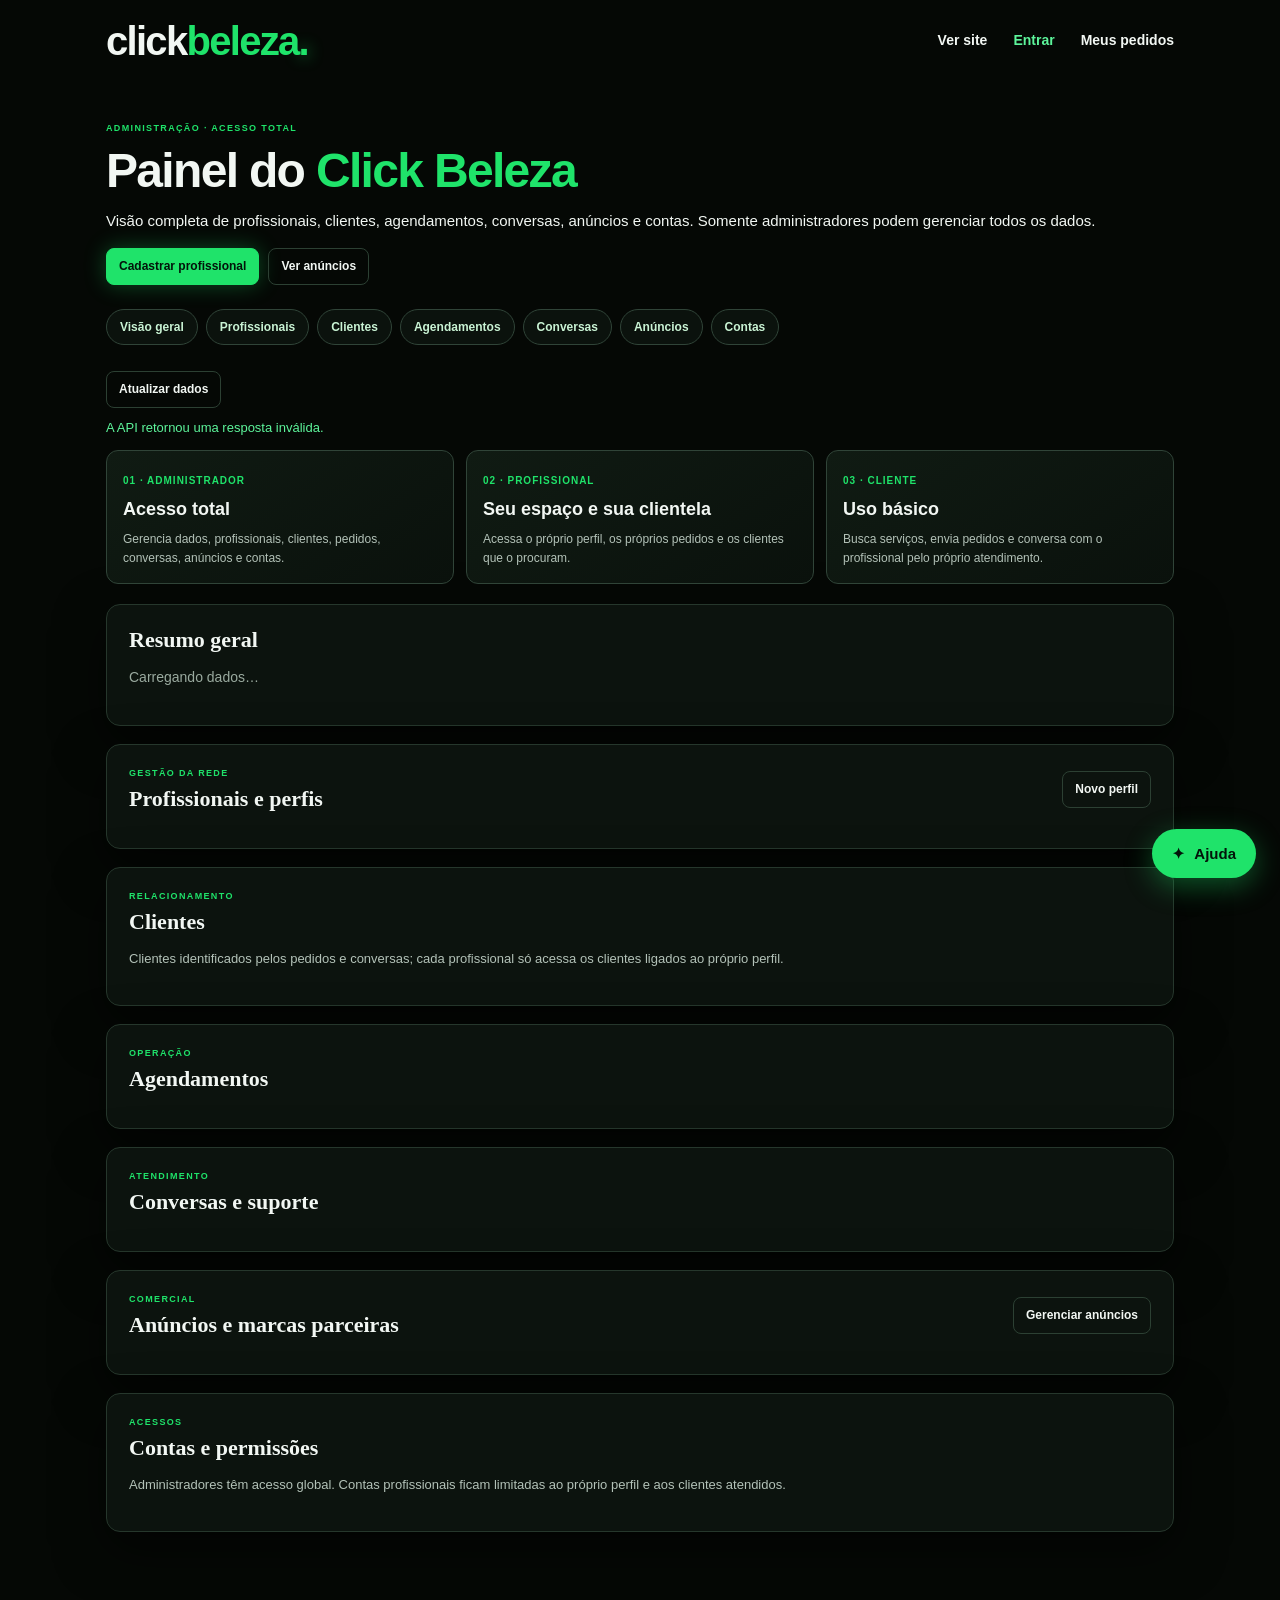
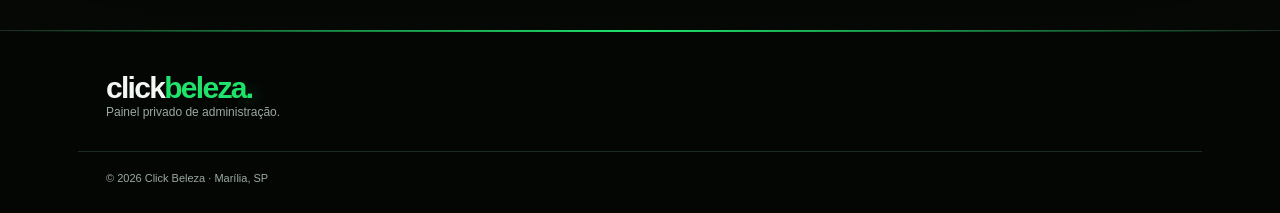
==== commit 887ce794: "Complete professional dashboard and login Co-authored-by: Copilot <223556219+Copilot@users.noreply.g" ====
--- a/admin.html
+++ b/admin.html
@@ -4,16 +4,18 @@
 <body>
   <header class="site-header"><a class="brand" href="/">click<span>beleza</span><i>.</i></a><nav><a href="/">Ver site</a></nav></header>
   <main class="page-shell admin-shell">
-    <div class="page-intro"><p class="eyebrow">ADMINISTRAÇÃO</p><h1>Painel do <span>Click Beleza</span></h1><p>Gerencie cadastros, pedidos, conversas, anúncios e acessos.</p></div>
-    <nav class="admin-tabs" aria-label="Seções administrativas"><a href="#admin-overview">Resumo</a><a href="#admin-professionals">Profissionais</a><a href="#admin-bookings">Agendamentos</a><a href="#admin-chats">Conversas</a><a href="#admin-partners">Anúncios</a><a href="#admin-users">Contas</a></nav>
+    <div class="page-intro"><p class="eyebrow">ADMINISTRAÇÃO · ACESSO TOTAL</p><h1>Painel do <span>Click Beleza</span></h1><p>Visão completa de profissionais, clientes, agendamentos, conversas, anúncios e contas. Somente administradores podem gerenciar todos os dados.</p><div class="admin-quick-actions"><a class="button button-primary button-small" href="/register.html">Cadastrar profissional</a><a class="button button-outline button-small" href="/anunciar.html">Ver anúncios</a></div></div>
+    <nav class="admin-tabs" aria-label="Seções administrativas"><a href="#admin-overview">Visão geral</a><a href="#admin-professionals">Profissionais</a><a href="#admin-clients">Clientes</a><a href="#admin-bookings">Agendamentos</a><a href="#admin-chats">Conversas</a><a href="#admin-partners">Anúncios</a><a href="#admin-users">Contas</a></nav>
     <button class="button button-outline button-small" id="admin-refresh" type="button">Atualizar dados</button>
     <p id="admin-feedback" class="form-feedback" aria-live="polite"></p>
-    <section class="admin-section" id="admin-overview"><h2>Resumo</h2><div class="admin-stat-grid" id="admin-stats"><p class="loading">Carregando dados…</p></div></section>
-    <section class="admin-section" id="admin-professionals"><h2>Profissionais e perfis</h2><div class="admin-list" id="admin-professional-list"></div></section>
-    <section class="admin-section" id="admin-bookings"><h2>Agendamentos</h2><div class="admin-list" id="admin-booking-list"></div></section>
-    <section class="admin-section" id="admin-chats"><h2>Conversas e suporte</h2><div class="admin-list" id="admin-chat-list"></div></section>
-    <section class="admin-section" id="admin-partners"><h2>Anúncios e marcas parceiras</h2><div class="admin-list" id="admin-partner-list"></div></section>
-    <section class="admin-section" id="admin-users"><h2>Contas e permissões</h2><div class="admin-list" id="admin-user-list"></div></section>
+    <section class="access-level-grid" aria-label="Níveis de acesso"><article><span>01 · ADMINISTRADOR</span><h2>Acesso total</h2><p>Gerencia dados, profissionais, clientes, pedidos, conversas, anúncios e contas.</p></article><article><span>02 · PROFISSIONAL</span><h2>Seu espaço e sua clientela</h2><p>Acessa o próprio perfil, os próprios pedidos e os clientes que o procuram.</p></article><article><span>03 · CLIENTE</span><h2>Uso básico</h2><p>Busca serviços, envia pedidos e conversa com o profissional pelo próprio atendimento.</p></article></section>
+    <section class="admin-section" id="admin-overview"><h2>Resumo geral</h2><div class="admin-stat-grid" id="admin-stats"><p class="loading">Carregando dados…</p></div></section>
+    <section class="admin-section" id="admin-professionals"><div class="admin-section-heading"><div><p class="eyebrow">GESTÃO DA REDE</p><h2>Profissionais e perfis</h2></div><a class="button button-outline button-small" href="/register.html">Novo perfil</a></div><div class="admin-list" id="admin-professional-list"></div></section>
+    <section class="admin-section" id="admin-clients"><div class="admin-section-heading"><div><p class="eyebrow">RELACIONAMENTO</p><h2>Clientes</h2></div></div><p class="admin-section-note">Clientes identificados pelos pedidos e conversas; cada profissional só acessa os clientes ligados ao próprio perfil.</p><div class="admin-list" id="admin-client-list"></div></section>
+    <section class="admin-section" id="admin-bookings"><div class="admin-section-heading"><div><p class="eyebrow">OPERAÇÃO</p><h2>Agendamentos</h2></div></div><div class="admin-list" id="admin-booking-list"></div></section>
+    <section class="admin-section" id="admin-chats"><div class="admin-section-heading"><div><p class="eyebrow">ATENDIMENTO</p><h2>Conversas e suporte</h2></div></div><div class="admin-list" id="admin-chat-list"></div></section>
+    <section class="admin-section" id="admin-partners"><div class="admin-section-heading"><div><p class="eyebrow">COMERCIAL</p><h2>Anúncios e marcas parceiras</h2></div><a class="button button-outline button-small" href="/anunciar.html">Gerenciar anúncios</a></div><div class="admin-list" id="admin-partner-list"></div></section>
+    <section class="admin-section" id="admin-users"><div class="admin-section-heading"><div><p class="eyebrow">ACESSOS</p><h2>Contas e permissões</h2></div></div><p class="admin-section-note">Administradores têm acesso global. Contas profissionais ficam limitadas ao próprio perfil e aos clientes atendidos.</p><div class="admin-list" id="admin-user-list"></div></section>
   </main>
   <footer class="site-footer"><div class="footer-inner"><div class="footer-brand"><a class="brand" href="/">click<span>beleza</span><i>.</i></a><p class="footer-text">Painel privado de administração.</p></div></div><div class="footer-bottom"><span>© 2026 Click Beleza · Marília, SP</span></div></footer>
 </body>
--- a/style.css
+++ b/style.css
@@ -23,6 +23,13 @@
 .button-outline{border-color:var(--line);background:#fff;color:var(--ink)}.button-outline:hover{background:var(--rose-pale);color:var(--rose-dark)}
 .button-light{background:#fff;color:var(--ink)}.button-light:hover{background:#fff5f1;color:var(--rose-dark)}
 .button-small{padding:8px 12px;font-size:12px;gap:7px}.button-wide{width:100%}
+.password-field{position:relative;display:block;width:100%}
+.password-field input{padding-right:48px}
+.password-toggle{position:absolute;top:50%;right:8px;display:grid;place-items:center;width:34px;height:34px;padding:6px;transform:translateY(-50%);border:0;border-radius:7px;background:transparent;color:var(--muted)}
+.password-toggle:hover{background:var(--rose-pale);color:var(--rose-dark)}
+.password-toggle svg{width:20px;height:20px;fill:none;stroke:currentColor;stroke-width:1.8;stroke-linecap:round;stroke-linejoin:round}
+.remember-identifier{display:flex;align-items:center;gap:8px;color:var(--muted);font-size:12px}
+.remember-identifier input{width:16px;height:16px;margin:0;accent-color:var(--rose)}
 .text-button{border:0;background:none;color:var(--rose-dark);padding:14px 0 0;font-weight:700;font-size:13px}
 .location-feedback{min-height:20px;margin:4px 0;color:var(--muted);font-size:12px}
 .hero-art{position:relative;min-height:350px;display:flex;align-items:center;justify-content:center}
@@ -315,6 +322,66 @@
 .site-header nav .account-logout{padding:0;color:inherit;font:inherit;cursor:pointer}.site-header nav .account-nav-link{color:var(--rose-dark)}
 .admin-chat-row>div{width:100%}.admin-chat-row .chat-log{margin-top:10px;background:var(--cream);color:var(--ink)}
 @media(max-width:560px){.site-header{height:auto;min-height:66px;flex-wrap:wrap;padding-top:10px;padding-bottom:10px}.site-header nav{flex-wrap:wrap;justify-content:flex-end}}
+.admin-shell .admin-section,.admin-shell .account-card,.account-card{background:var(--surface);border-color:#26372c;color:var(--ink)}
+.admin-shell .admin-section h2,.account-card h2{color:#f2f7f3}
+.admin-shell .admin-stat,.admin-shell .admin-row,.professional-work .admin-stat{background:#101a13;border-color:#304438;color:#f2f7f3}
+.admin-shell .admin-row p,.admin-shell .admin-row small,.admin-section-note,.client-activity{color:#b3c2b8}
+.admin-shell .admin-row h3,.professional-work .admin-row h3{color:#f2f7f3}
+.admin-section-heading{display:flex;align-items:center;justify-content:space-between;gap:16px;margin-bottom:14px}
+.admin-section-heading h2{margin:0!important}
+.admin-section-heading .eyebrow{margin:0 0 5px}
+.admin-section-note{font-size:13px;margin:0 0 14px}
+.admin-quick-actions{display:flex;gap:9px;flex-wrap:wrap;margin-top:16px}
+.access-level-grid{display:grid;grid-template-columns:repeat(3,minmax(0,1fr));gap:12px;margin:12px 0 20px}
+.access-level-grid article{padding:16px;border:1px solid #304438;border-radius:12px;background:linear-gradient(145deg,#101b13,#0a110c)}
+.access-level-grid article>span{color:var(--rose);font-size:10px;font-weight:800;letter-spacing:1px}
+.access-level-grid h2{margin:6px 0;color:#f2f7f3;font-size:18px}
+.access-level-grid p{margin:0;color:#b3c2b8;font-size:12px}
+.admin-tabs a{border-color:#304438;background:#0b120d;color:#c9f3d4}
+.admin-tabs a:hover{border-color:var(--rose);background:#102419;color:var(--rose)}
+.admin-shell .admin-stat-grid{grid-template-columns:repeat(6,minmax(0,1fr))}
+.admin-shell .admin-stat strong{color:var(--rose)}
+.admin-shell .admin-status{color:#7bf0a3}
+.admin-shell .admin-status.paused,.admin-shell .admin-status.cancelado{color:#ff9b9b}
+.admin-chat-row .chat-log{background:#09100b;border-color:#304438;color:var(--ink)}
+.admin-chat-row .chat-reply input{background:#09100b;color:var(--ink)}
+.client-activity{display:flex;gap:8px;flex-wrap:wrap;font-size:11px}
+.client-activity span{padding:5px 8px;border:1px solid #304438;border-radius:20px;background:#0b120d}
+.customer-access-code{display:grid;gap:4px;margin:12px 0;padding:12px;border:1px solid rgba(31,227,106,.35);border-radius:10px;background:#0b1710}
+.customer-access-code>span{color:var(--rose);font-size:9px;font-weight:800;letter-spacing:1px}
+.customer-access-code code{overflow-wrap:anywhere;color:#f2f7f3;font-size:13px;font-weight:700}
+.customer-access-code small{color:#b3c2b8;font-size:11px}
+.customer-access-code a{width:max-content;color:var(--rose);font-size:12px;font-weight:700}
+.customer-order-details{display:grid;grid-template-columns:repeat(2,minmax(0,1fr));gap:10px}
+.customer-order-details p{display:grid;gap:2px;margin:0;padding:11px;border:1px solid #304438;border-radius:9px;background:#0b120d}
+.customer-order-details span{color:#b3c2b8;font-size:11px}
+.customer-order-details strong{color:#f2f7f3;font-size:13px}
+.customer-order-note{margin:14px 0;color:#b3c2b8;font-size:13px}
+.customer-review-form{display:grid;grid-template-columns:1fr 1.5fr auto;align-items:end;gap:9px;width:100%}
+.customer-orders-shell .form-note{color:#b3c2b8}
+.professional-work .admin-section-heading{margin-bottom:14px}
+.professional-stat-grid{grid-template-columns:repeat(3,minmax(0,1fr));margin-bottom:16px}
+.professional-client-list{display:grid;gap:9px}
+.account-card .form-note{color:#b3c2b8}
+@media(max-width:760px){.admin-shell .admin-stat-grid{grid-template-columns:repeat(2,minmax(0,1fr))}.admin-section-heading{align-items:flex-start;flex-direction:column}.professional-stat-grid{grid-template-columns:repeat(2,minmax(0,1fr))}.access-level-grid{grid-template-columns:1fr}.customer-review-form{grid-template-columns:1fr}.customer-order-details{grid-template-columns:1fr}}
+.professional-dashboard-menu{display:flex;gap:9px;flex-wrap:wrap;margin:0 0 18px}
+.professional-dashboard-menu a{padding:9px 13px;border:1px solid #304438;border-radius:9px;background:#101a13;color:#c9f3d4;font-size:13px;font-weight:700}
+.professional-dashboard-menu a:hover{border-color:var(--rose);color:var(--rose)}
+.page-shell>.account-card{margin-bottom:18px}
+.finance-disclaimer{padding:12px;border:1px solid #806b36;border-radius:9px;background:#211c0d;color:#f0dfaa;font-size:12px}
+.finance-entry-form{display:grid;grid-template-columns:1fr 1fr 1fr 2fr auto;align-items:end;gap:10px;margin:16px 0}
+.finance-entry-form label{color:#b3c2b8}
+.finance-entry-form input,.finance-entry-form select{border-color:#304438;background:#09100b;color:#f2f7f3}
+.finance-feedback{grid-column:1/-1;margin:0}
+.finance-ledger{margin-top:22px}.finance-ledger h3{color:#f2f7f3}
+.finance-ledger-list{display:grid;gap:8px}
+.finance-row{display:grid;grid-template-columns:80px minmax(0,1fr) auto;align-items:center;gap:12px;padding:12px;border:1px solid #304438;border-radius:9px;background:#101a13;color:#f2f7f3}
+.finance-row>div{display:grid;gap:3px;min-width:0}.finance-row>div strong{overflow-wrap:anywhere}
+.finance-row small{color:#b3c2b8;font-size:11px}
+.finance-type{font-size:11px;font-weight:800}.finance-income{color:#7bf0a3}.finance-expense{color:#ff9b9b}
+.finance-row>strong{white-space:nowrap}
+@media(max-width:850px){.finance-entry-form{grid-template-columns:repeat(2,minmax(0,1fr))}.finance-description{grid-column:1/-1}.finance-entry-form>.button{grid-column:1/-1}}
+@media(max-width:560px){.finance-entry-form{grid-template-columns:1fr}.finance-description,.finance-entry-form>.button{grid-column:auto}.finance-row{grid-template-columns:70px minmax(0,1fr)}.finance-row>strong{grid-column:2}}
 .checkout-title{margin:0 0 12px;font-size:17px}
 .checkout-title:focus{outline:2px solid var(--rose);outline-offset:3px;border-radius:2px}
 .order-summary,.payment-success{margin:0 0 12px;padding:13px;border:1px solid var(--line);border-radius:10px;background:var(--cream)}
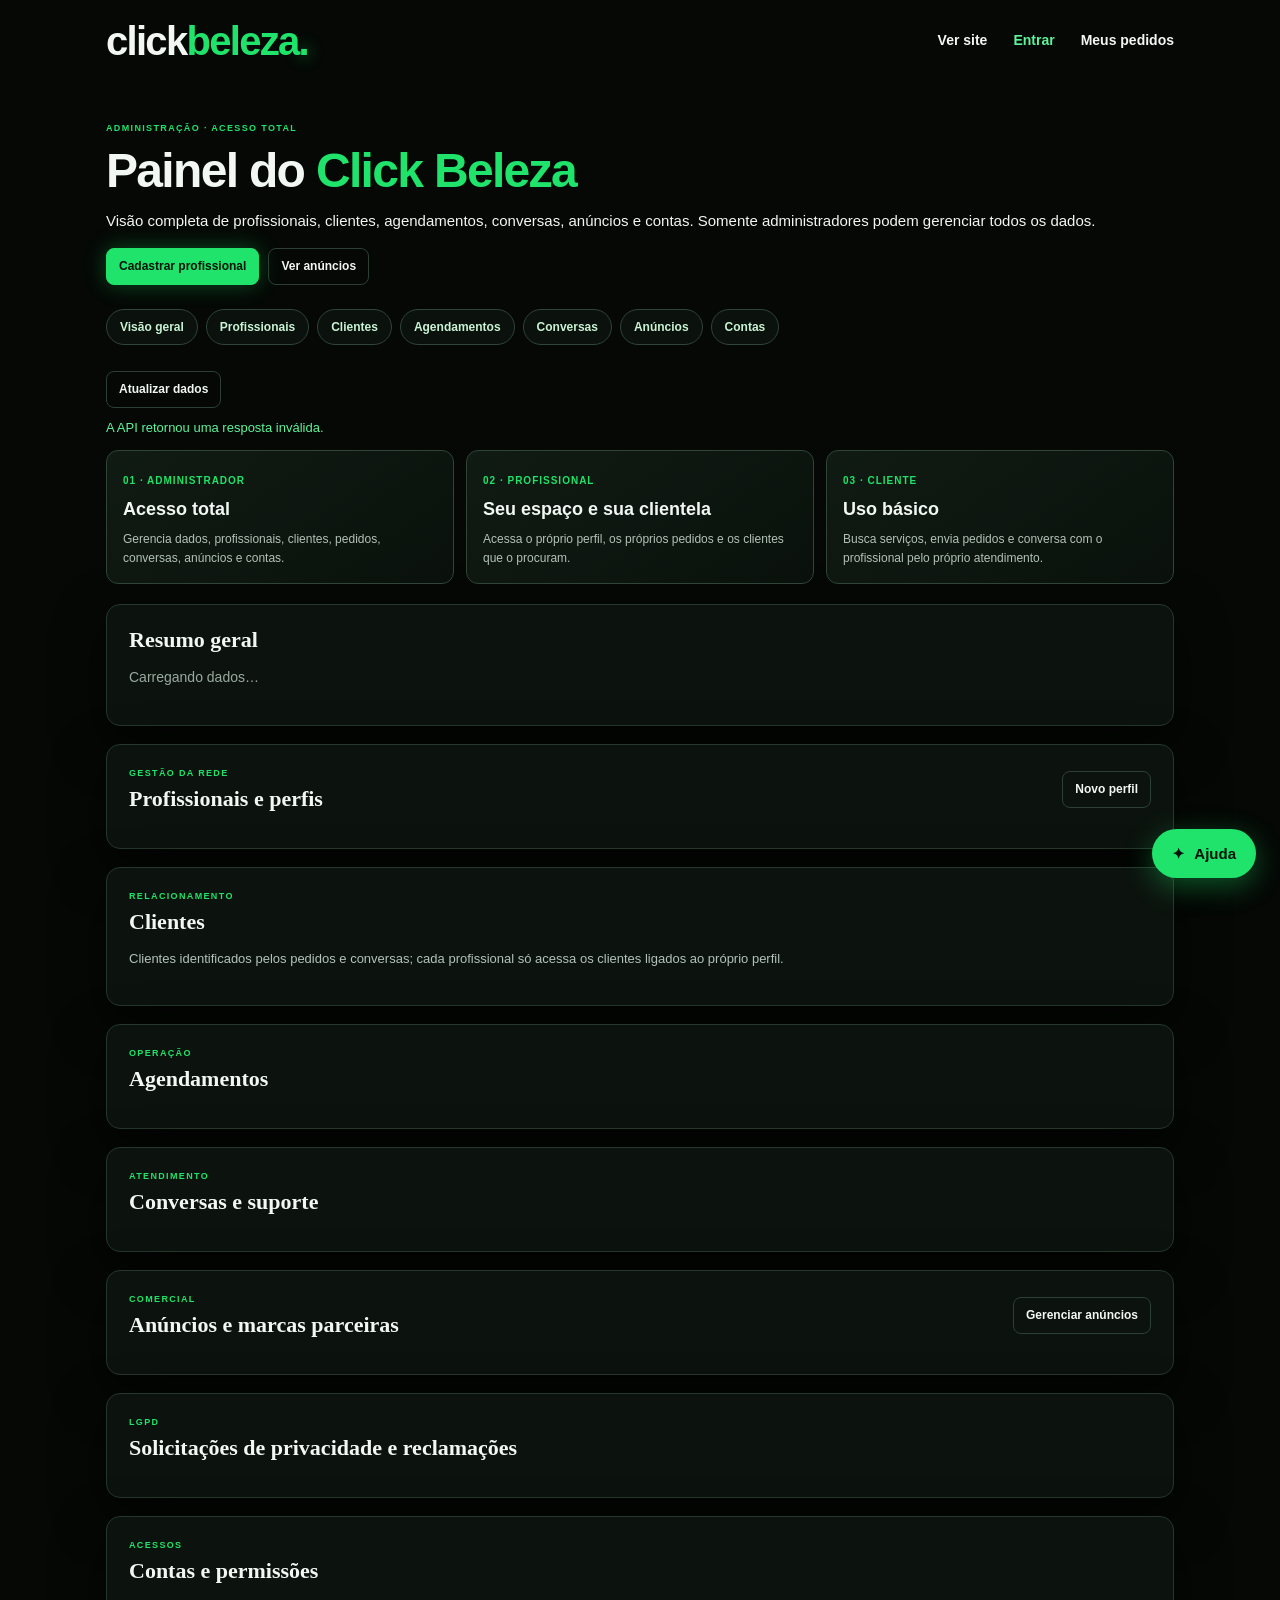
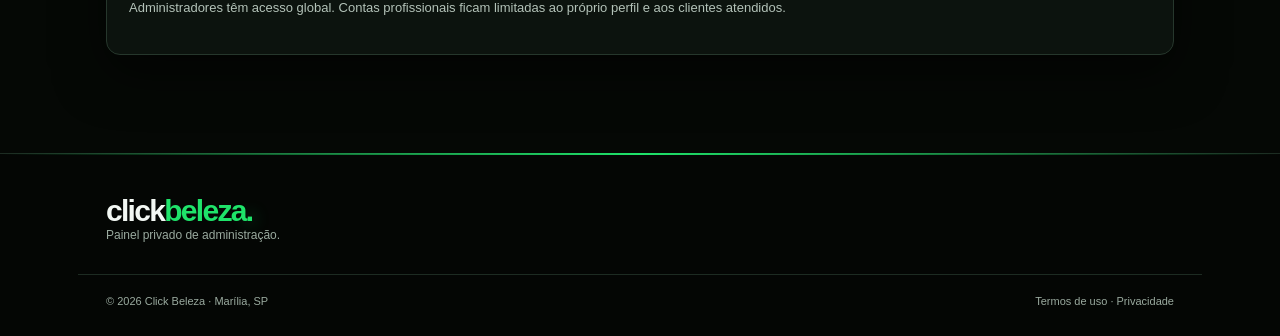
==== commit ba4bc284: "Add production infrastructure, bookings in DB, legal pages and privacy channel Co-authored-by: Copil" ====
--- a/admin.html
+++ b/admin.html
@@ -15,8 +15,9 @@
     <section class="admin-section" id="admin-bookings"><div class="admin-section-heading"><div><p class="eyebrow">OPERAÇÃO</p><h2>Agendamentos</h2></div></div><div class="admin-list" id="admin-booking-list"></div></section>
     <section class="admin-section" id="admin-chats"><div class="admin-section-heading"><div><p class="eyebrow">ATENDIMENTO</p><h2>Conversas e suporte</h2></div></div><div class="admin-list" id="admin-chat-list"></div></section>
     <section class="admin-section" id="admin-partners"><div class="admin-section-heading"><div><p class="eyebrow">COMERCIAL</p><h2>Anúncios e marcas parceiras</h2></div><a class="button button-outline button-small" href="/anunciar.html">Gerenciar anúncios</a></div><div class="admin-list" id="admin-partner-list"></div></section>
+    <section class="admin-section" id="admin-privacy"><div class="admin-section-heading"><div><p class="eyebrow">LGPD</p><h2>Solicitações de privacidade e reclamações</h2></div></div><div class="admin-list" id="admin-privacy-list"></div></section>
     <section class="admin-section" id="admin-users"><div class="admin-section-heading"><div><p class="eyebrow">ACESSOS</p><h2>Contas e permissões</h2></div></div><p class="admin-section-note">Administradores têm acesso global. Contas profissionais ficam limitadas ao próprio perfil e aos clientes atendidos.</p><div class="admin-list" id="admin-user-list"></div></section>
   </main>
-  <footer class="site-footer"><div class="footer-inner"><div class="footer-brand"><a class="brand" href="/">click<span>beleza</span><i>.</i></a><p class="footer-text">Painel privado de administração.</p></div></div><div class="footer-bottom"><span>© 2026 Click Beleza · Marília, SP</span></div></footer>
+  <footer class="site-footer"><div class="footer-inner"><div class="footer-brand"><a class="brand" href="/">click<span>beleza</span><i>.</i></a><p class="footer-text">Painel privado de administração.</p></div></div><div class="footer-bottom"><span>© 2026 Click Beleza · Marília, SP</span><span><a href="/termos.html">Termos de uso</a> · <a href="/privacidade.html">Privacidade</a></span></div></footer>
 </body>
 </html>
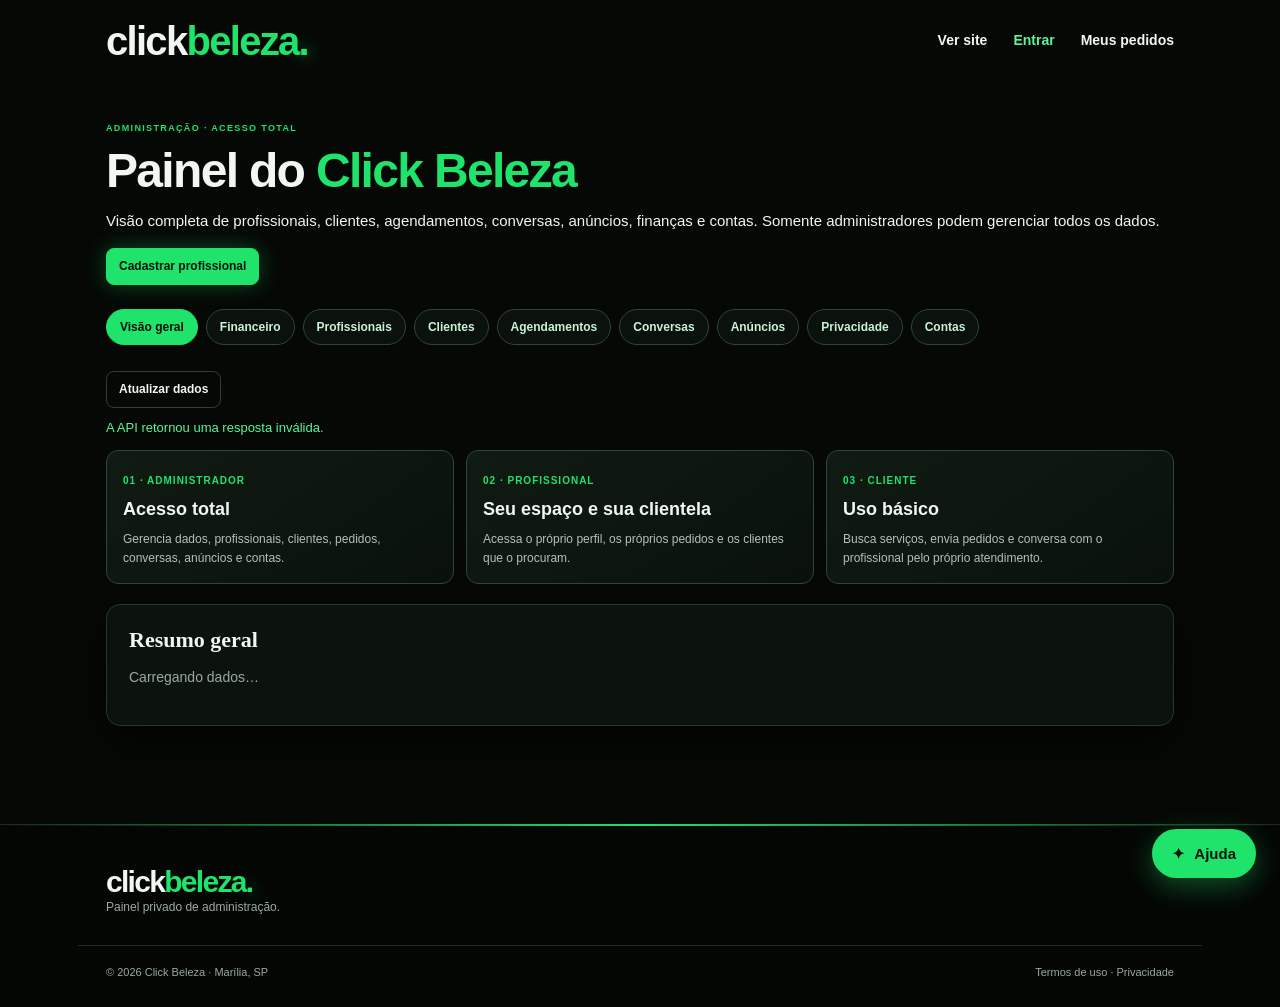
==== commit 531b21c7: "Painel admin com abas por area e balanco financeiro Co-authored-by: Copilot <223556219+Copilot@users" ====
--- a/admin.html
+++ b/admin.html
@@ -4,12 +4,13 @@
 <body>
   <header class="site-header"><a class="brand" href="/">click<span>beleza</span><i>.</i></a><nav><a href="/">Ver site</a></nav></header>
   <main class="page-shell admin-shell">
-    <div class="page-intro"><p class="eyebrow">ADMINISTRAÇÃO · ACESSO TOTAL</p><h1>Painel do <span>Click Beleza</span></h1><p>Visão completa de profissionais, clientes, agendamentos, conversas, anúncios e contas. Somente administradores podem gerenciar todos os dados.</p><div class="admin-quick-actions"><a class="button button-primary button-small" href="/register.html">Cadastrar profissional</a><a class="button button-outline button-small" href="/anunciar.html">Ver anúncios</a></div></div>
-    <nav class="admin-tabs" aria-label="Seções administrativas"><a href="#admin-overview">Visão geral</a><a href="#admin-professionals">Profissionais</a><a href="#admin-clients">Clientes</a><a href="#admin-bookings">Agendamentos</a><a href="#admin-chats">Conversas</a><a href="#admin-partners">Anúncios</a><a href="#admin-users">Contas</a></nav>
+    <div class="page-intro"><p class="eyebrow">ADMINISTRAÇÃO · ACESSO TOTAL</p><h1>Painel do <span>Click Beleza</span></h1>    <p>Visão completa de profissionais, clientes, agendamentos, conversas, anúncios, finanças e contas. Somente administradores podem gerenciar todos os dados.</p><div class="admin-quick-actions"><a class="button button-primary button-small" href="/register.html">Cadastrar profissional</a></div></div>
+        <nav class="admin-tabs" role="tablist" aria-label="Seções administrativas"><a href="#admin-overview">Visão geral</a><a href="#admin-finance">Financeiro</a><a href="#admin-professionals">Profissionais</a><a href="#admin-clients">Clientes</a><a href="#admin-bookings">Agendamentos</a><a href="#admin-chats">Conversas</a><a href="#admin-partners">Anúncios</a><a href="#admin-privacy">Privacidade</a><a href="#admin-users">Contas</a></nav>
     <button class="button button-outline button-small" id="admin-refresh" type="button">Atualizar dados</button>
     <p id="admin-feedback" class="form-feedback" aria-live="polite"></p>
     <section class="access-level-grid" aria-label="Níveis de acesso"><article><span>01 · ADMINISTRADOR</span><h2>Acesso total</h2><p>Gerencia dados, profissionais, clientes, pedidos, conversas, anúncios e contas.</p></article><article><span>02 · PROFISSIONAL</span><h2>Seu espaço e sua clientela</h2><p>Acessa o próprio perfil, os próprios pedidos e os clientes que o procuram.</p></article><article><span>03 · CLIENTE</span><h2>Uso básico</h2><p>Busca serviços, envia pedidos e conversa com o profissional pelo próprio atendimento.</p></article></section>
     <section class="admin-section" id="admin-overview"><h2>Resumo geral</h2><div class="admin-stat-grid" id="admin-stats"><p class="loading">Carregando dados…</p></div></section>
+    <section class="admin-section" id="admin-finance"><div class="admin-section-heading"><div><p class="eyebrow">GESTÃO FINANCEIRA</p><h2>Balanço financeiro</h2></div></div><div id="admin-finance-body"><p class="loading">Carregando balanço…</p></div></section>
     <section class="admin-section" id="admin-professionals"><div class="admin-section-heading"><div><p class="eyebrow">GESTÃO DA REDE</p><h2>Profissionais e perfis</h2></div><a class="button button-outline button-small" href="/register.html">Novo perfil</a></div><div class="admin-list" id="admin-professional-list"></div></section>
     <section class="admin-section" id="admin-clients"><div class="admin-section-heading"><div><p class="eyebrow">RELACIONAMENTO</p><h2>Clientes</h2></div></div><p class="admin-section-note">Clientes identificados pelos pedidos e conversas; cada profissional só acessa os clientes ligados ao próprio perfil.</p><div class="admin-list" id="admin-client-list"></div></section>
     <section class="admin-section" id="admin-bookings"><div class="admin-section-heading"><div><p class="eyebrow">OPERAÇÃO</p><h2>Agendamentos</h2></div></div><div class="admin-list" id="admin-booking-list"></div></section>
--- a/style.css
+++ b/style.css
@@ -339,6 +339,12 @@
 .access-level-grid p{margin:0;color:#b3c2b8;font-size:12px}
 .admin-tabs a{border-color:#304438;background:#0b120d;color:#c9f3d4}
 .admin-tabs a:hover{border-color:var(--rose);background:#102419;color:var(--rose)}
+.admin-tabs a.active{border-color:var(--rose);background:var(--rose);color:#04110a}
+.admin-section[hidden],.access-level-grid[hidden]{display:none}
+.admin-shell .finance-grid{grid-template-columns:repeat(4,minmax(0,1fr))}
+.admin-stat small{display:block;margin-top:4px;font-size:11px;opacity:.7}
+.finance-block-title{margin:22px 0 10px;font-size:15px}
+@media(max-width:760px){.admin-shell .finance-grid{grid-template-columns:repeat(2,minmax(0,1fr))}}
 .admin-shell .admin-stat-grid{grid-template-columns:repeat(6,minmax(0,1fr))}
 .admin-shell .admin-stat strong{color:var(--rose)}
 .admin-shell .admin-status{color:#7bf0a3}
